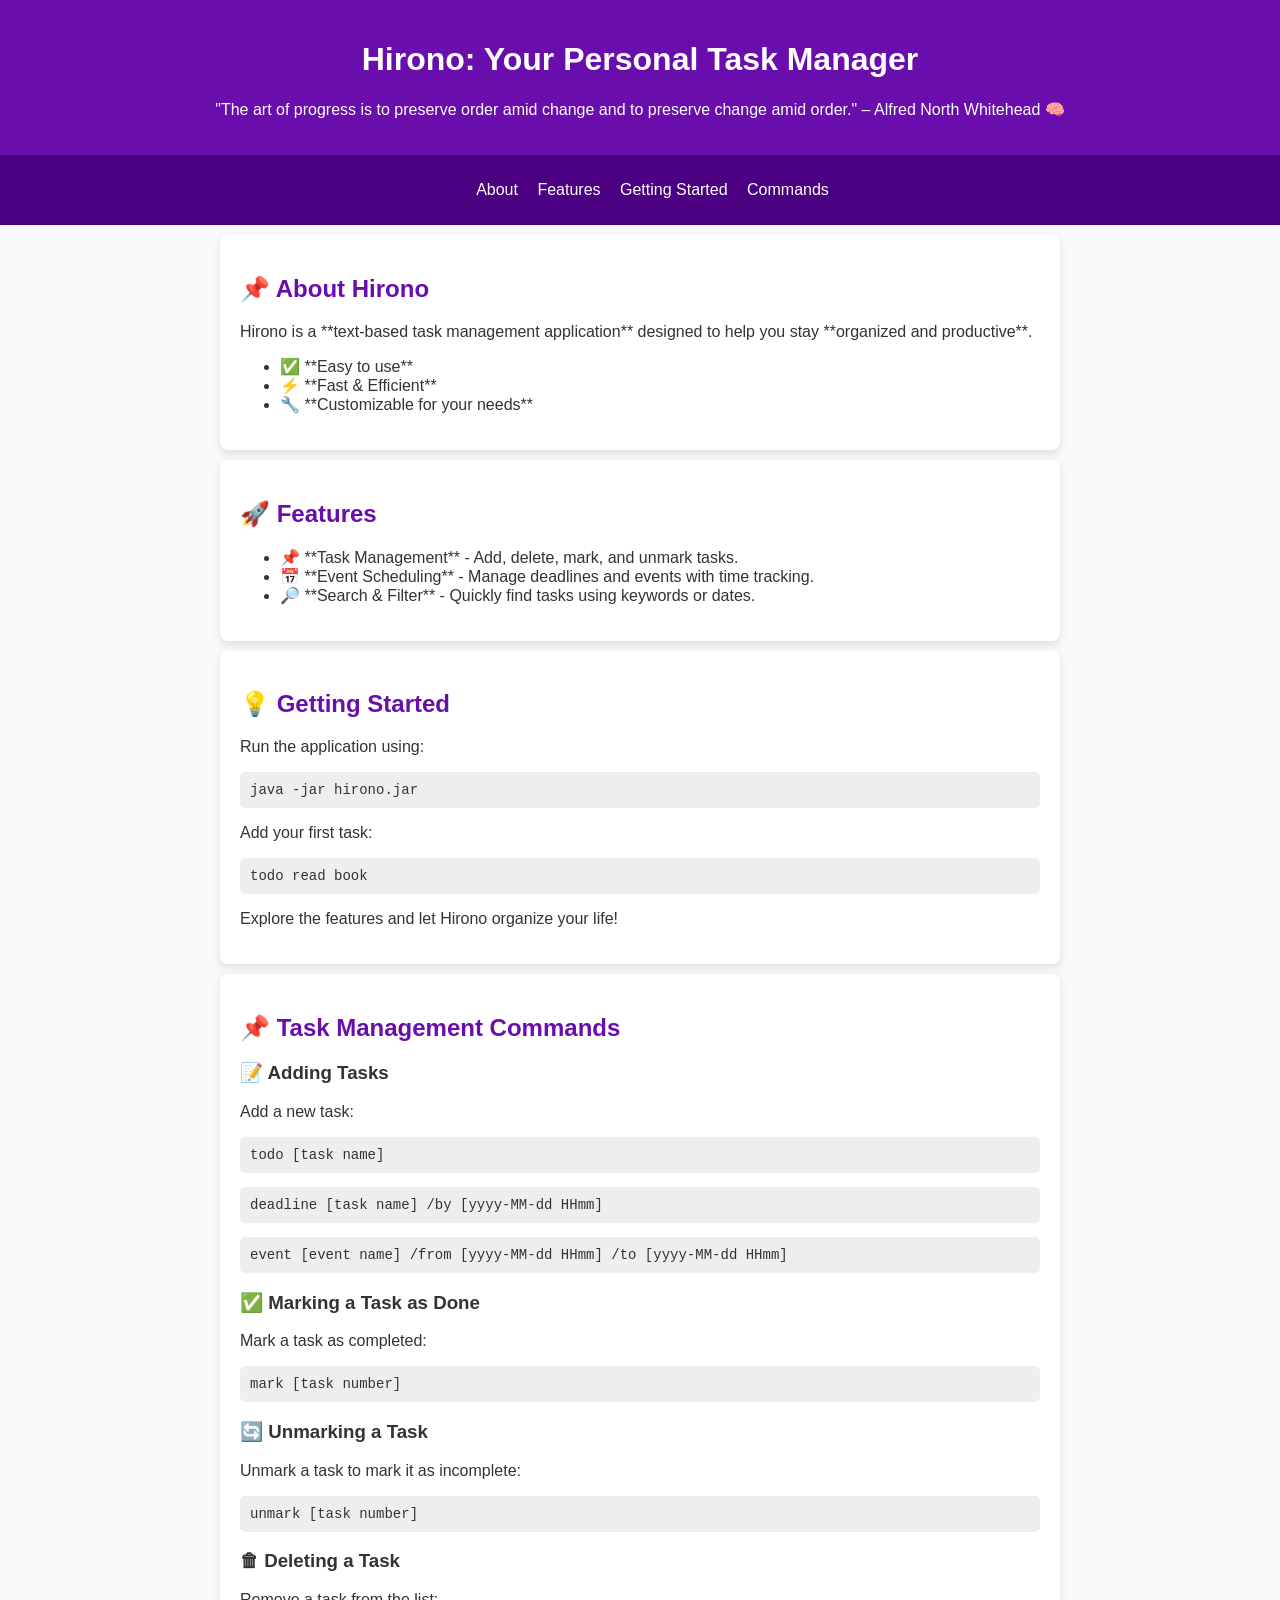
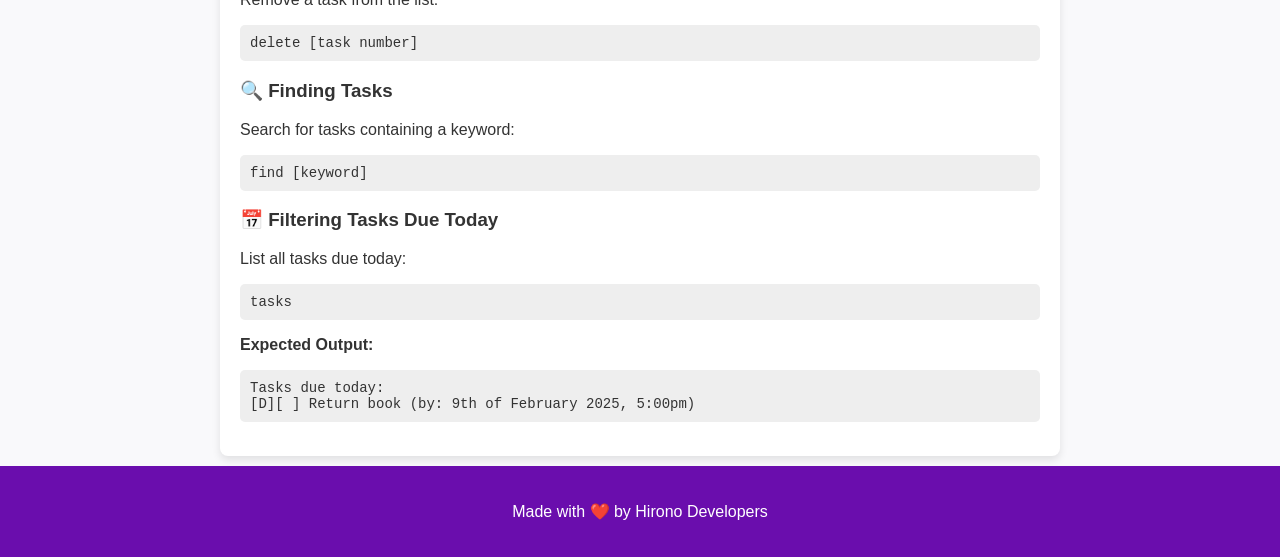
==== docs/index.html @ 73dd604e "Add website content for Hirono" ====
<!DOCTYPE html>
<html lang="en">
<head>
    <meta charset="UTF-8">
    <meta name="viewport" content="width=device-width, initial-scale=1.0">
    <title>Hirono: Your Personal Task Manager</title>
    <link rel="stylesheet" href="styles.css">
</head>
<body>

    <header>
        <h1>Hirono: Your Personal Task Manager</h1>
        <p>"The art of progress is to preserve order amid change and to preserve change amid order." – Alfred North Whitehead 🧠</p>
    </header>

    <nav>
        <ul>
            <li><a href="#about">About</a></li>
            <li><a href="#features">Features</a></li>
            <li><a href="#usage">Getting Started</a></li>
            <li><a href="#commands">Commands</a></li>
        </ul>
    </nav>

    <section id="about">
        <h2>📌 About Hirono</h2>
        <p>Hirono is a **text-based task management application** designed to help you stay **organized and productive**.</p>
        <ul>
            <li>✅ **Easy to use**</li>
            <li>⚡ **Fast & Efficient**</li>
            <li>🔧 **Customizable for your needs**</li>
        </ul>
    </section>

    <section id="features">
        <h2>🚀 Features</h2>
        <ul>
            <li>📌 **Task Management** - Add, delete, mark, and unmark tasks.</li>
            <li>📅 **Event Scheduling** - Manage deadlines and events with time tracking.</li>
            <li>🔎 **Search & Filter** - Quickly find tasks using keywords or dates.</li>
        </ul>
    </section>

    <section id="usage">
        <h2>💡 Getting Started</h2>
        <p>Run the application using:</p>
        <pre><code>java -jar hirono.jar</code></pre>
        <p>Add your first task:</p>
        <pre><code>todo read book</code></pre>
        <p>Explore the features and let Hirono organize your life!</p>
    </section>

    <section id="commands">
        <h2>📌 Task Management Commands</h2>

        <h3>📝 Adding Tasks</h3>
        <p>Add a new task:</p>
        <pre><code>todo [task name]</code></pre>
        <pre><code>deadline [task name] /by [yyyy-MM-dd HHmm]</code></pre>
        <pre><code>event [event name] /from [yyyy-MM-dd HHmm] /to [yyyy-MM-dd HHmm]</code></pre>

        <h3>✅ Marking a Task as Done</h3>
        <p>Mark a task as completed:</p>
        <pre><code>mark [task number]</code></pre>

        <h3>🔄 Unmarking a Task</h3>
        <p>Unmark a task to mark it as incomplete:</p>
        <pre><code>unmark [task number]</code></pre>

        <h3>🗑 Deleting a Task</h3>
        <p>Remove a task from the list:</p>
        <pre><code>delete [task number]</code></pre>

        <h3>🔍 Finding Tasks</h3>
        <p>Search for tasks containing a keyword:</p>
        <pre><code>find [keyword]</code></pre>

        <h3>📅 Filtering Tasks Due Today</h3>
        <p>List all tasks due today:</p>
        <pre><code>tasks</code></pre>
        <p><strong>Expected Output:</strong></p>
        <pre><code>Tasks due today:
[D][ ] Return book (by: 9th of February 2025, 5:00pm)</code></pre>
    </section>

    <footer>
        <p>Made with ❤️ by Hirono Developers</p>
    </footer>

</body>
</html>
---- docs/styles.css ----
body {
    font-family: Arial, sans-serif;
    background-color: #f9f9fb;
    color: #333;
    margin: 0;
    padding: 0;
}

header {
    background-color: #6a0dad;
    color: white;
    padding: 20px;
    text-align: center;
}

nav {
    background-color: #4b0082;
    padding: 10px;
}

nav ul {
    list-style-type: none;
    text-align: center;
}

nav ul li {
    display: inline;
    margin-right: 15px;
}

nav ul li a {
    color: white;
    text-decoration: none;
}

section {
    padding: 20px;
    margin: 10px auto;
    max-width: 800px;
    background: white;
    box-shadow: 0px 4px 8px rgba(0, 0, 0, 0.1);
    border-radius: 8px;
}

h2 {
    color: #6a0dad;
}

pre {
    background: #eee;
    padding: 10px;
    border-radius: 5px;
    font-size: 14px;
}

footer {
    text-align: center;
    padding: 20px;
    background: #6a0dad;
    color: white;
}
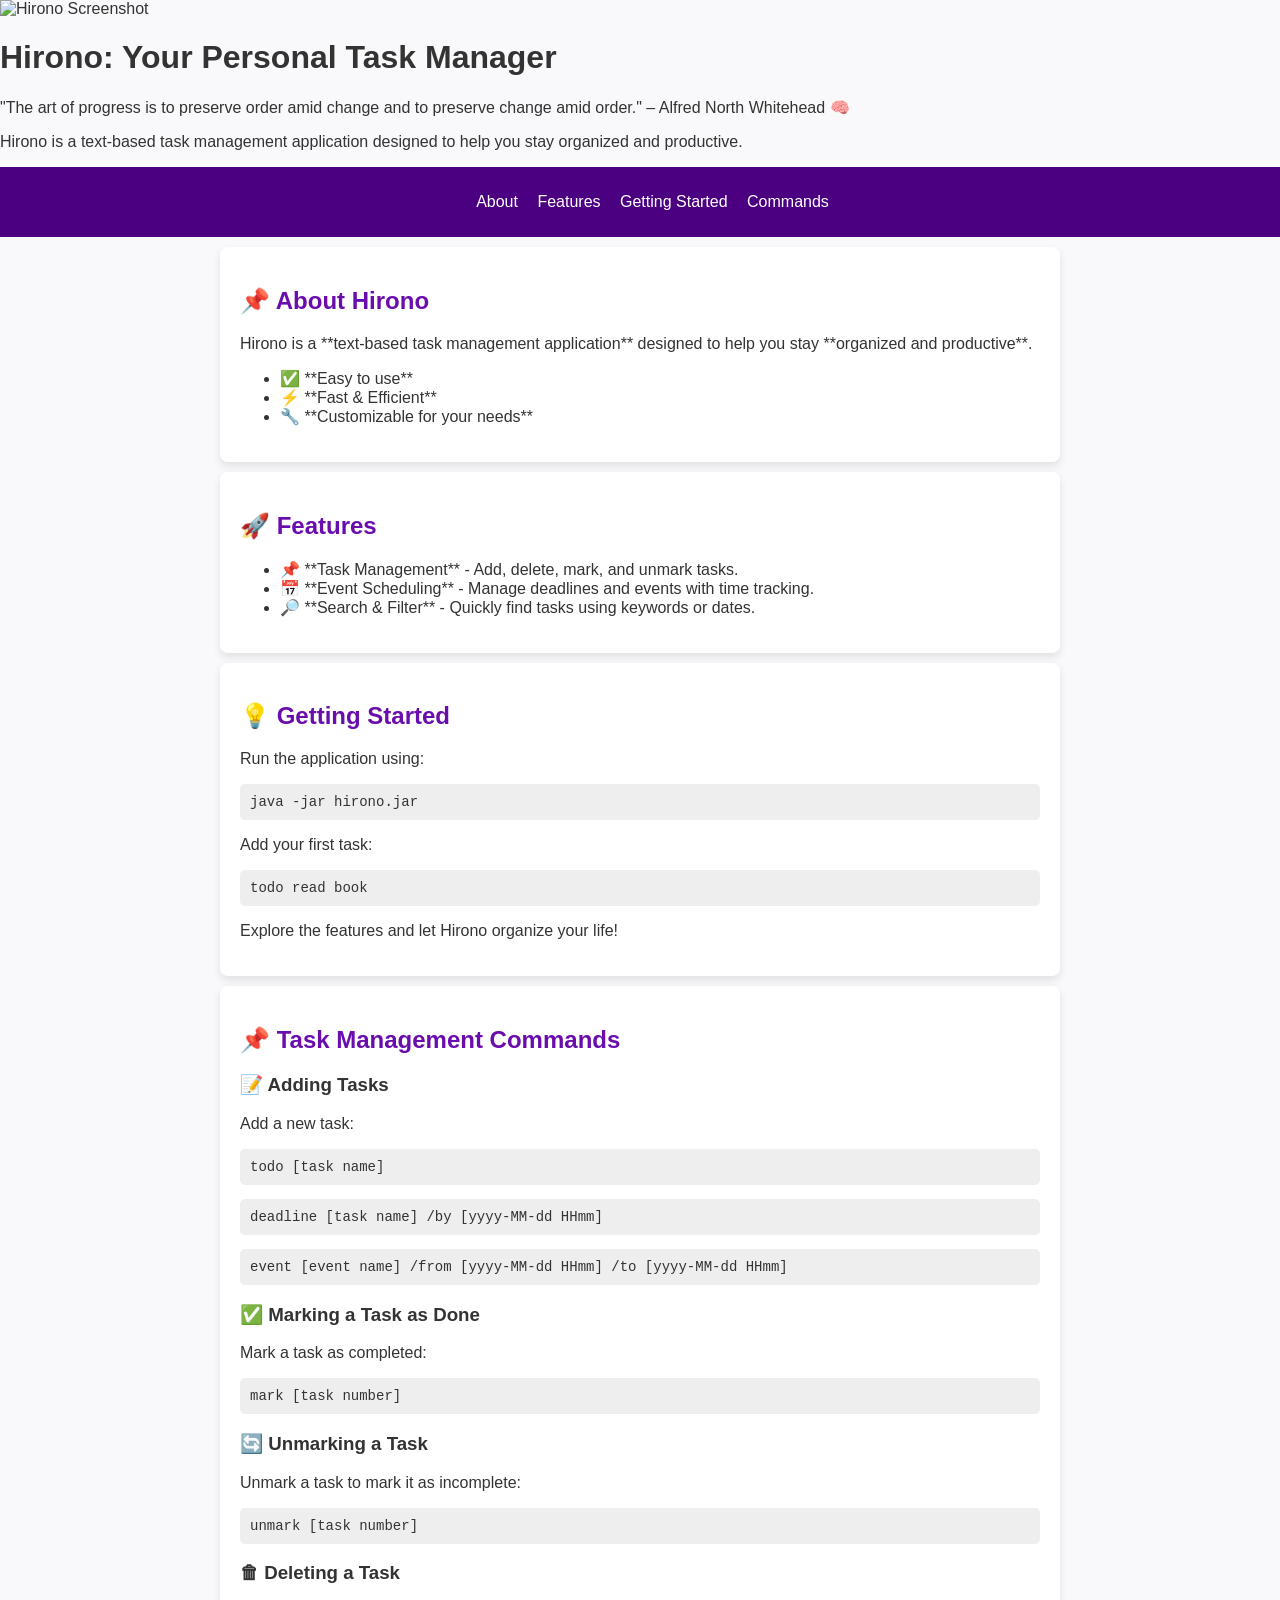
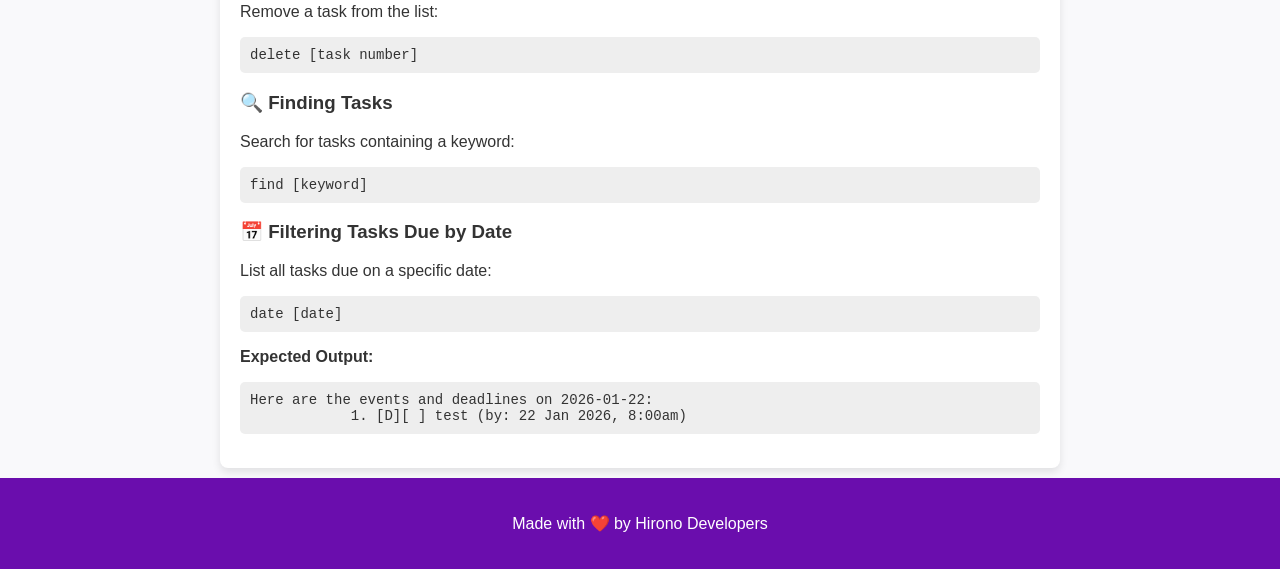
==== commit 09969451: "add image and changes to color styling" ====
--- a/docs/index.html
+++ b/docs/index.html
@@ -8,10 +8,12 @@
 </head>
 <body>
 
-    <header>
+    <div class="container">
+        <img src="hirono_ss.png" alt="Hirono Screenshot">
         <h1>Hirono: Your Personal Task Manager</h1>
         <p>"The art of progress is to preserve order amid change and to preserve change amid order." – Alfred North Whitehead 🧠</p>
-    </header>
+        <p>Hirono is a text-based task management application designed to help you stay organized and productive.</p>
+    </div>
 
     <nav>
         <ul>
@@ -75,12 +77,12 @@
         <p>Search for tasks containing a keyword:</p>
         <pre><code>find [keyword]</code></pre>
 
-        <h3>📅 Filtering Tasks Due Today</h3>
-        <p>List all tasks due today:</p>
-        <pre><code>tasks</code></pre>
+        <h3>📅 Filtering Tasks Due by Date</h3>
+        <p>List all tasks due on a specific date:</p>
+        <pre><code>date [date]</code></pre>
         <p><strong>Expected Output:</strong></p>
-        <pre><code>Tasks due today:
-[D][ ] Return book (by: 9th of February 2025, 5:00pm)</code></pre>
+        <pre><code>Here are the events and deadlines on 2026-01-22:
+            1. [D][ ] test (by: 22 Jan 2026, 8:00am)</code></pre>
     </section>
 
     <footer>
--- a/docs/styles.css
+++ b/docs/styles.css
@@ -7,7 +7,7 @@
 }
 
 header {
-    background-color: #6a0dad;
+    background-color: #F4E9F5;
     color: white;
     padding: 20px;
     text-align: center;
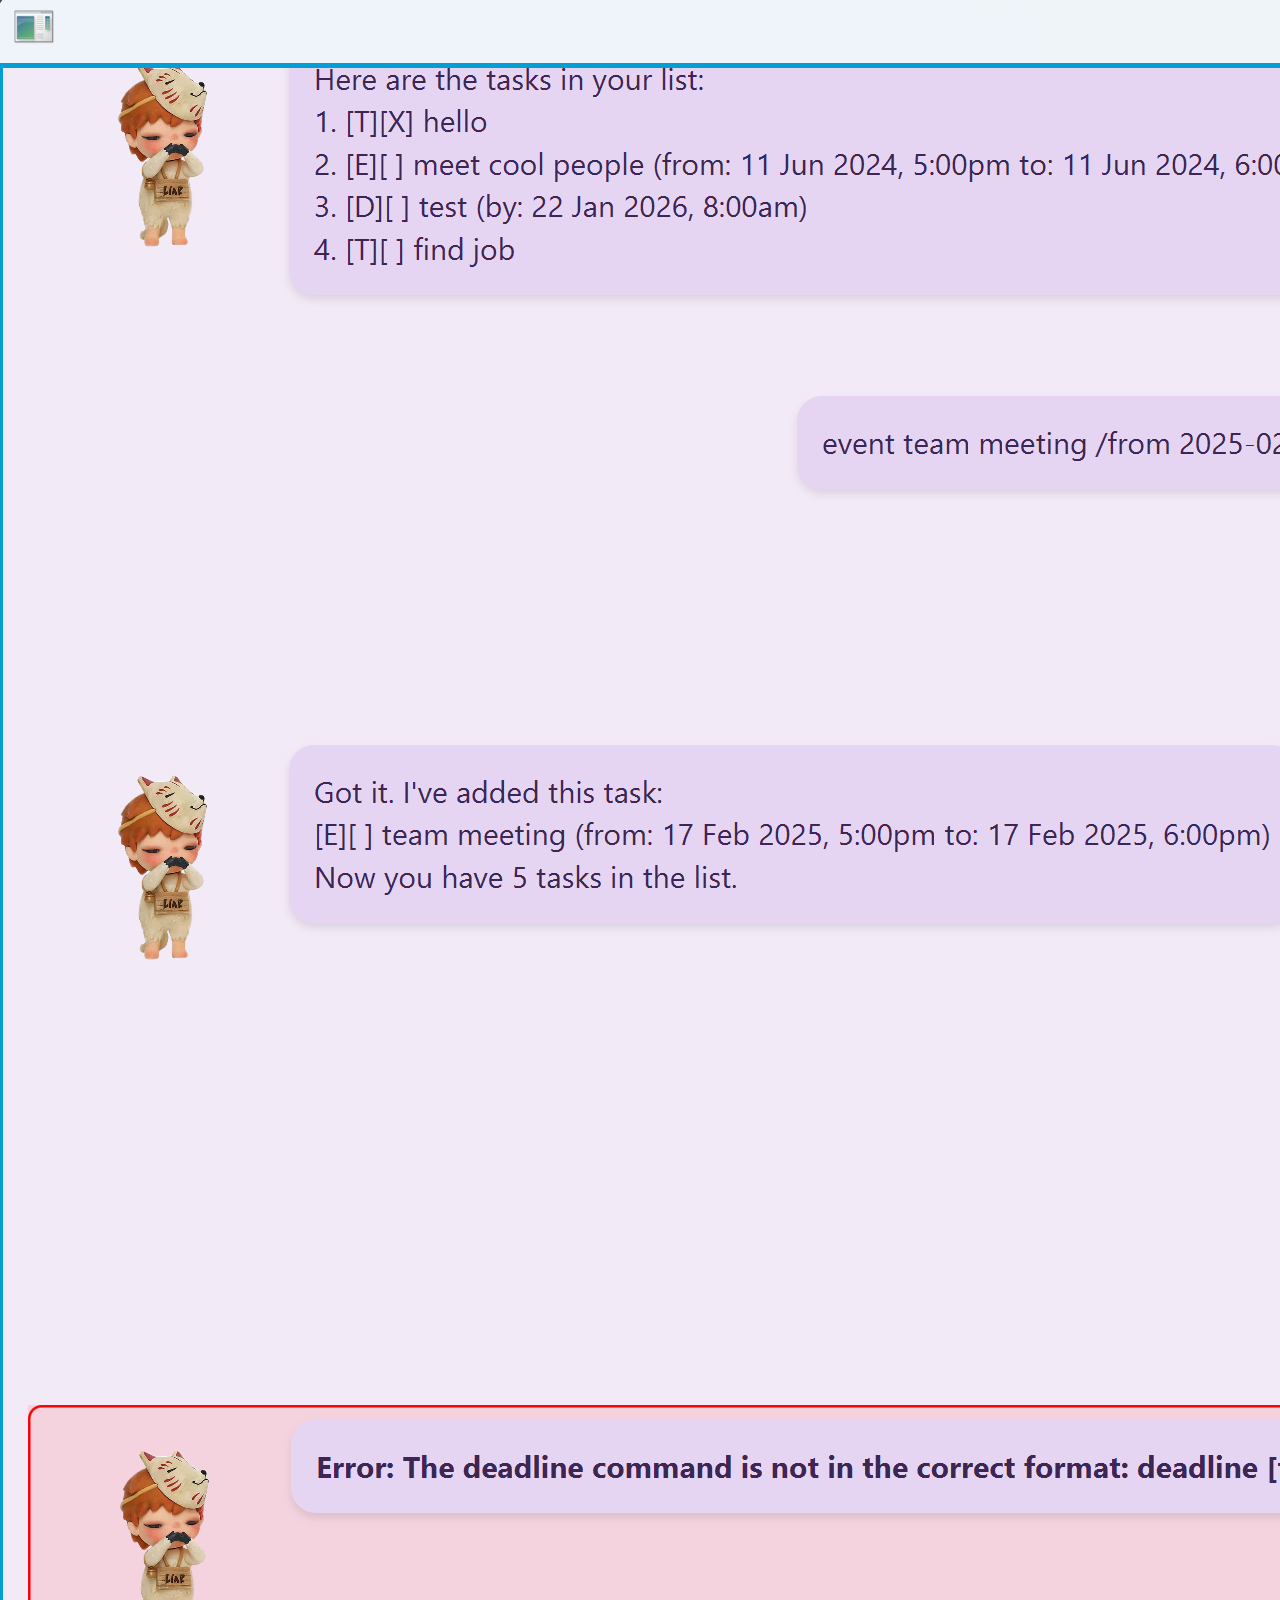
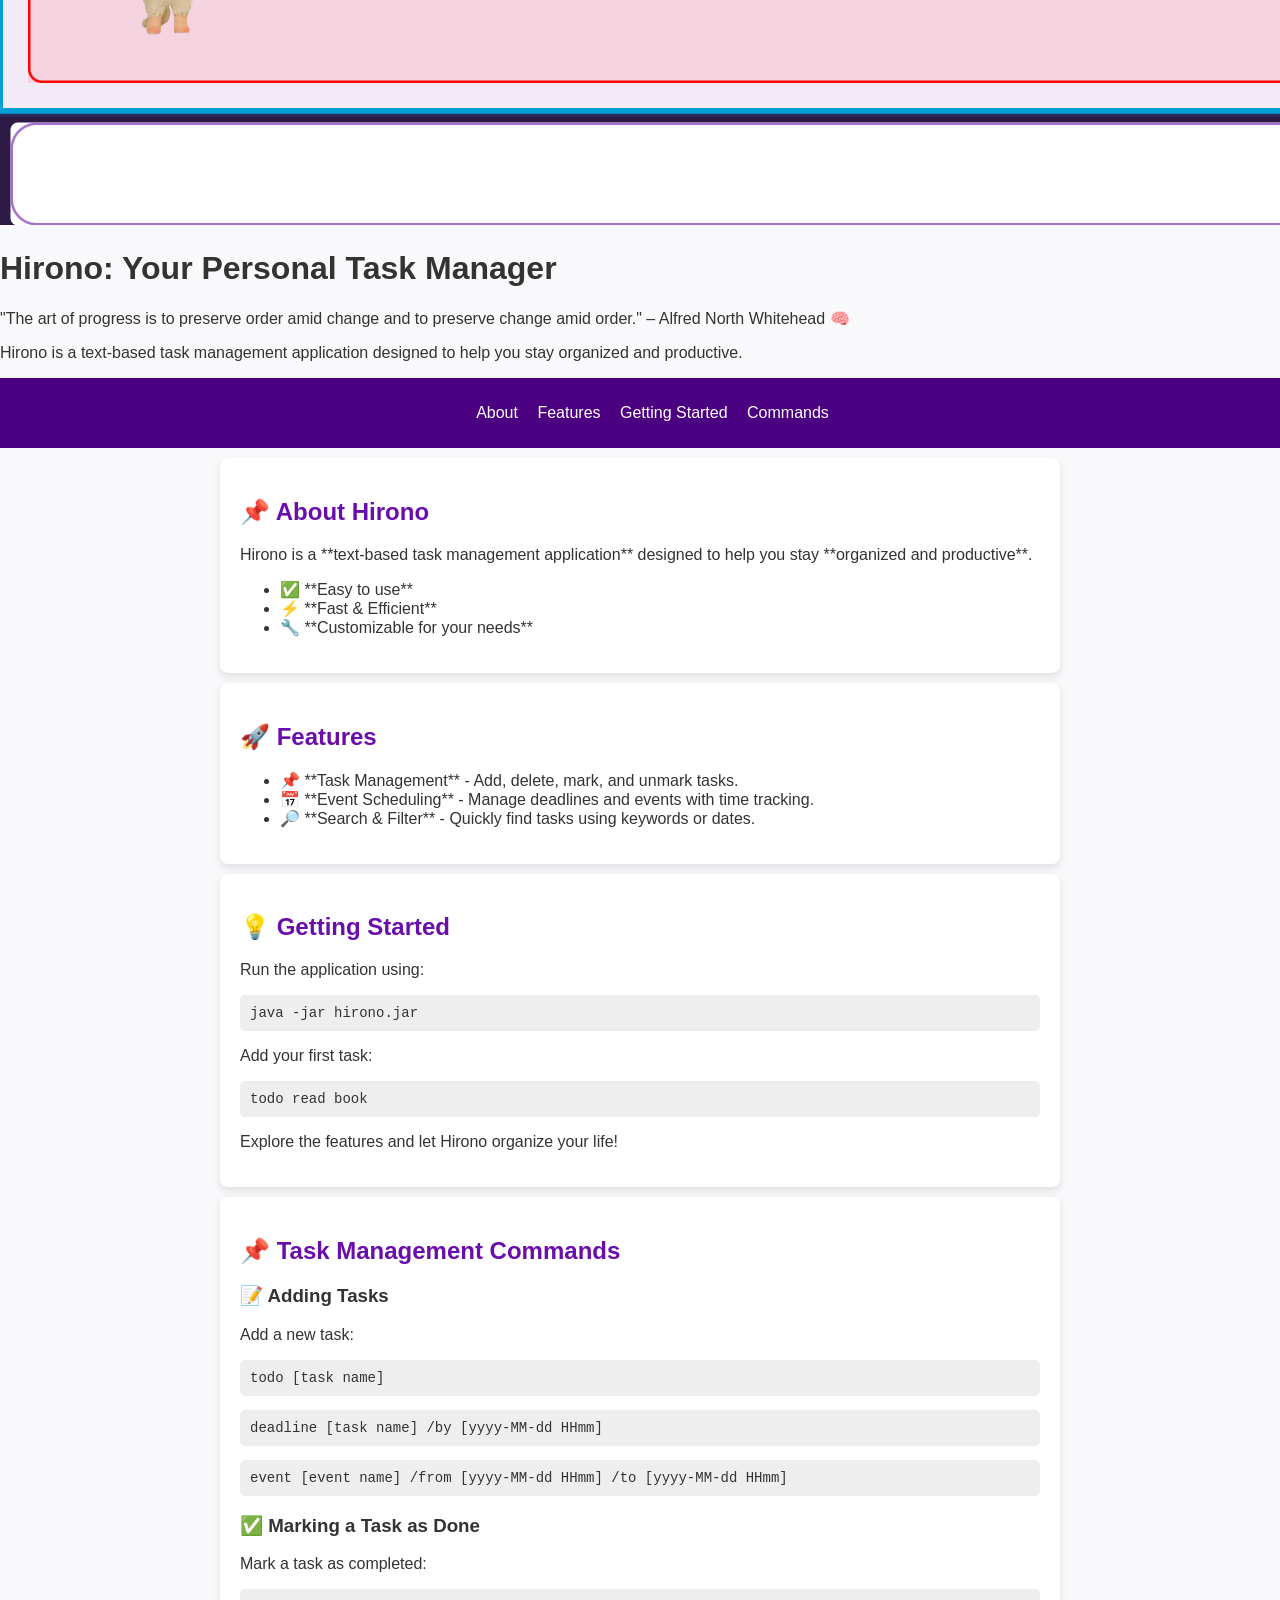
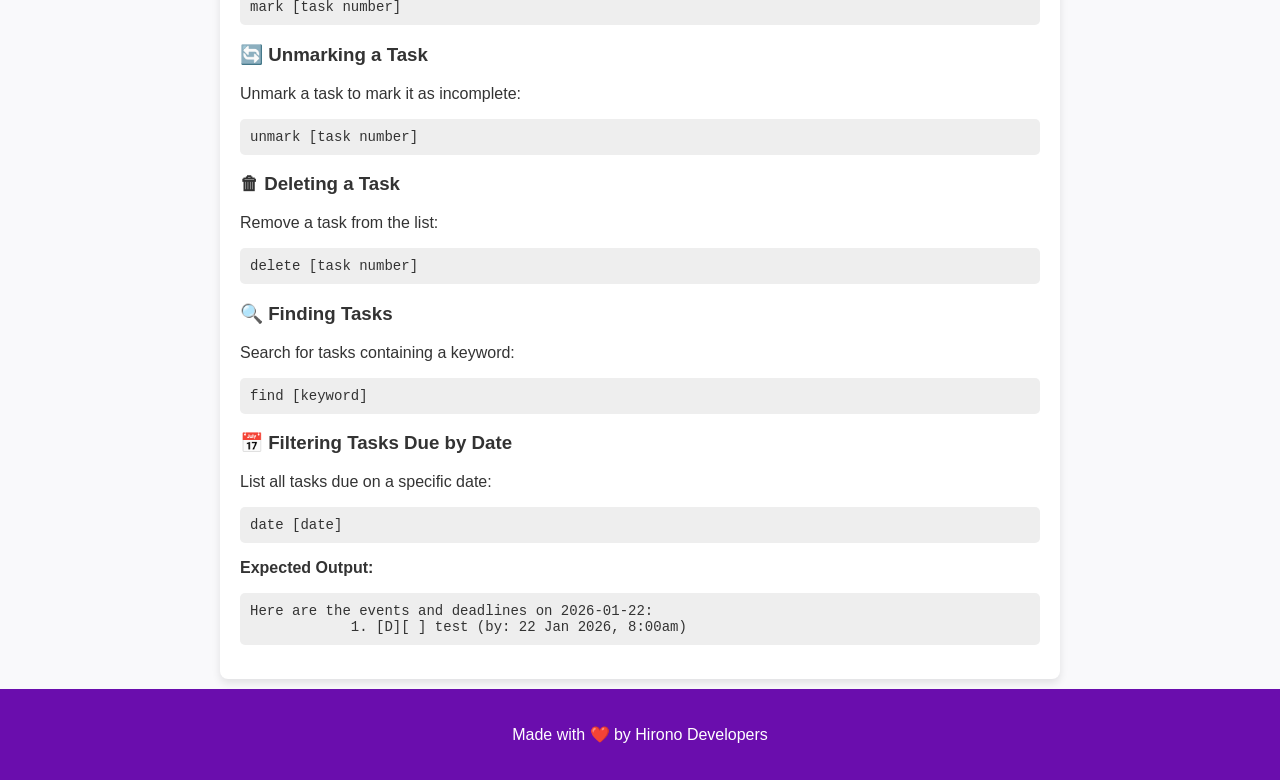
==== commit 50cb83b4: "update image" ====
--- a/docs/index.html
+++ b/docs/index.html
@@ -9,7 +9,7 @@
 <body>
 
     <div class="container">
-        <img src="hirono_ss.png" alt="Hirono Screenshot">
+        <img src="images/hirono_ss.png" alt="Hirono Screenshot">
         <h1>Hirono: Your Personal Task Manager</h1>
         <p>"The art of progress is to preserve order amid change and to preserve change amid order." – Alfred North Whitehead 🧠</p>
         <p>Hirono is a text-based task management application designed to help you stay organized and productive.</p>
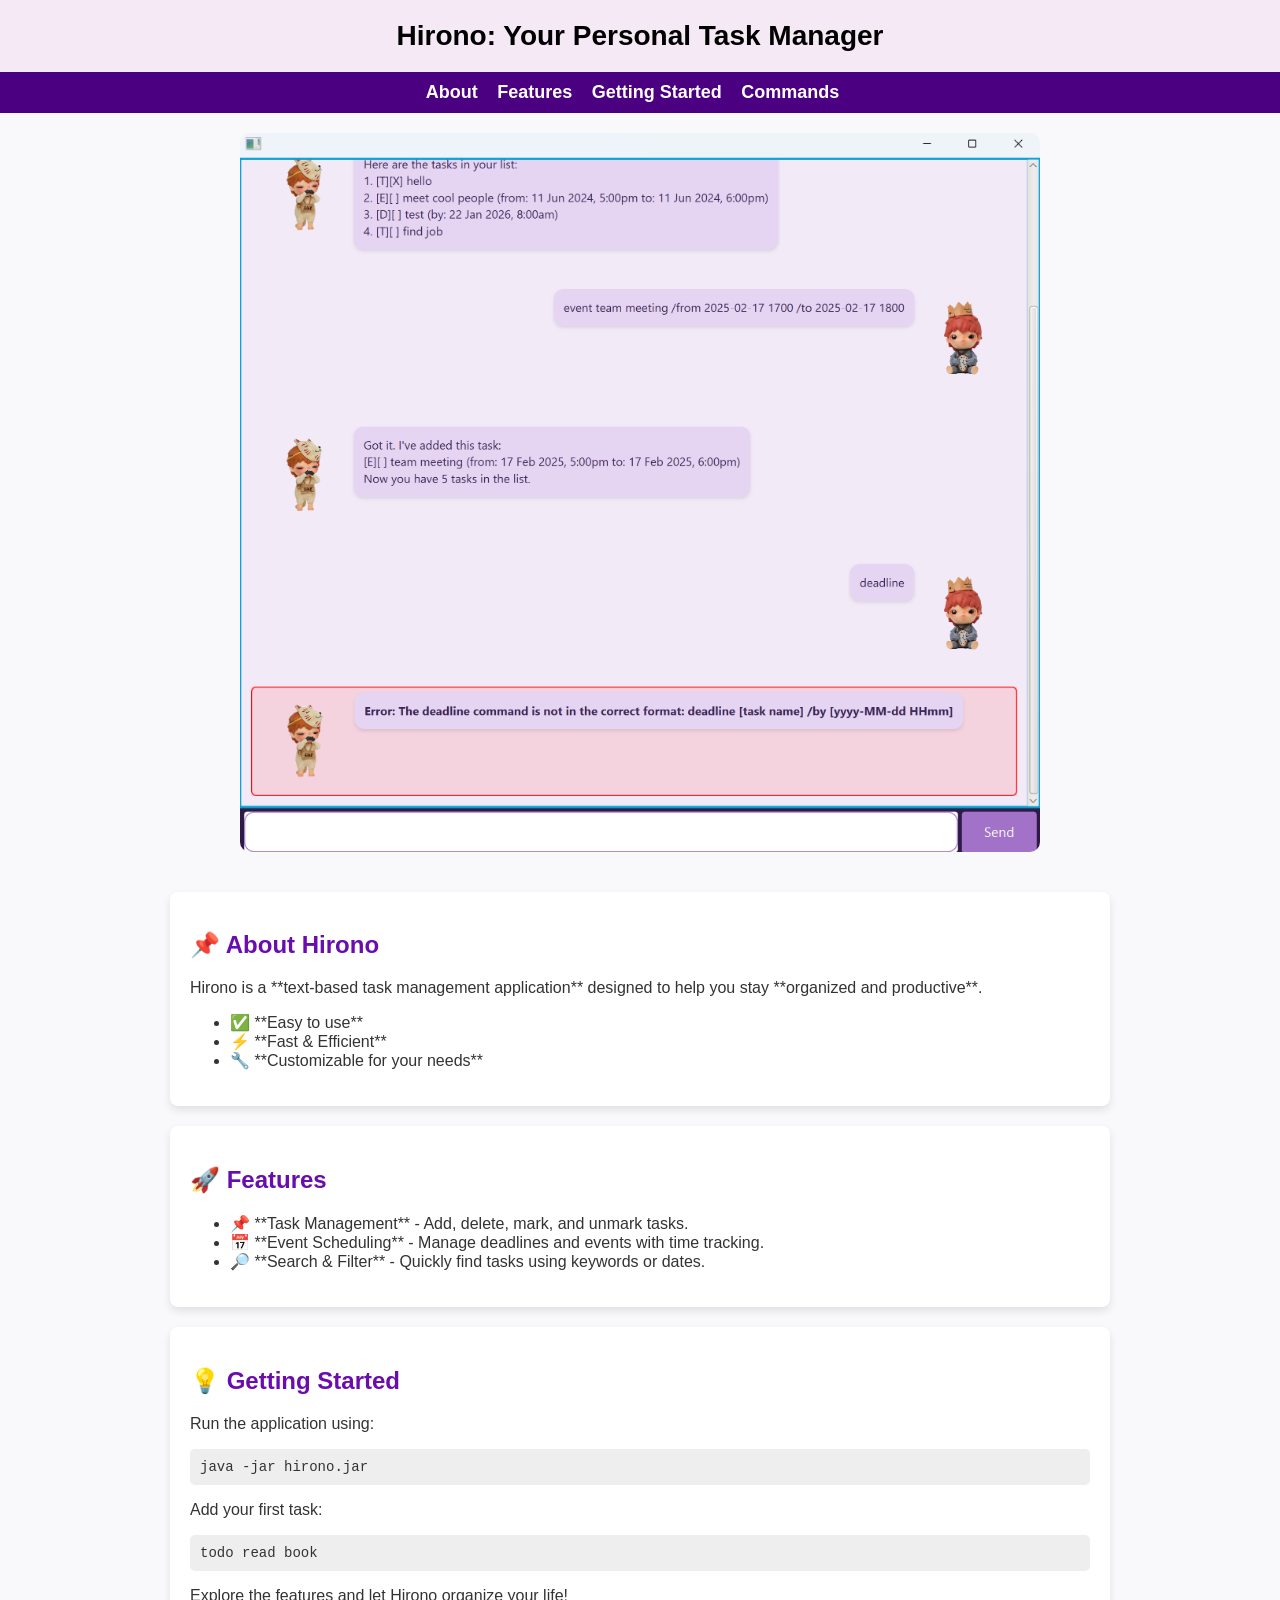
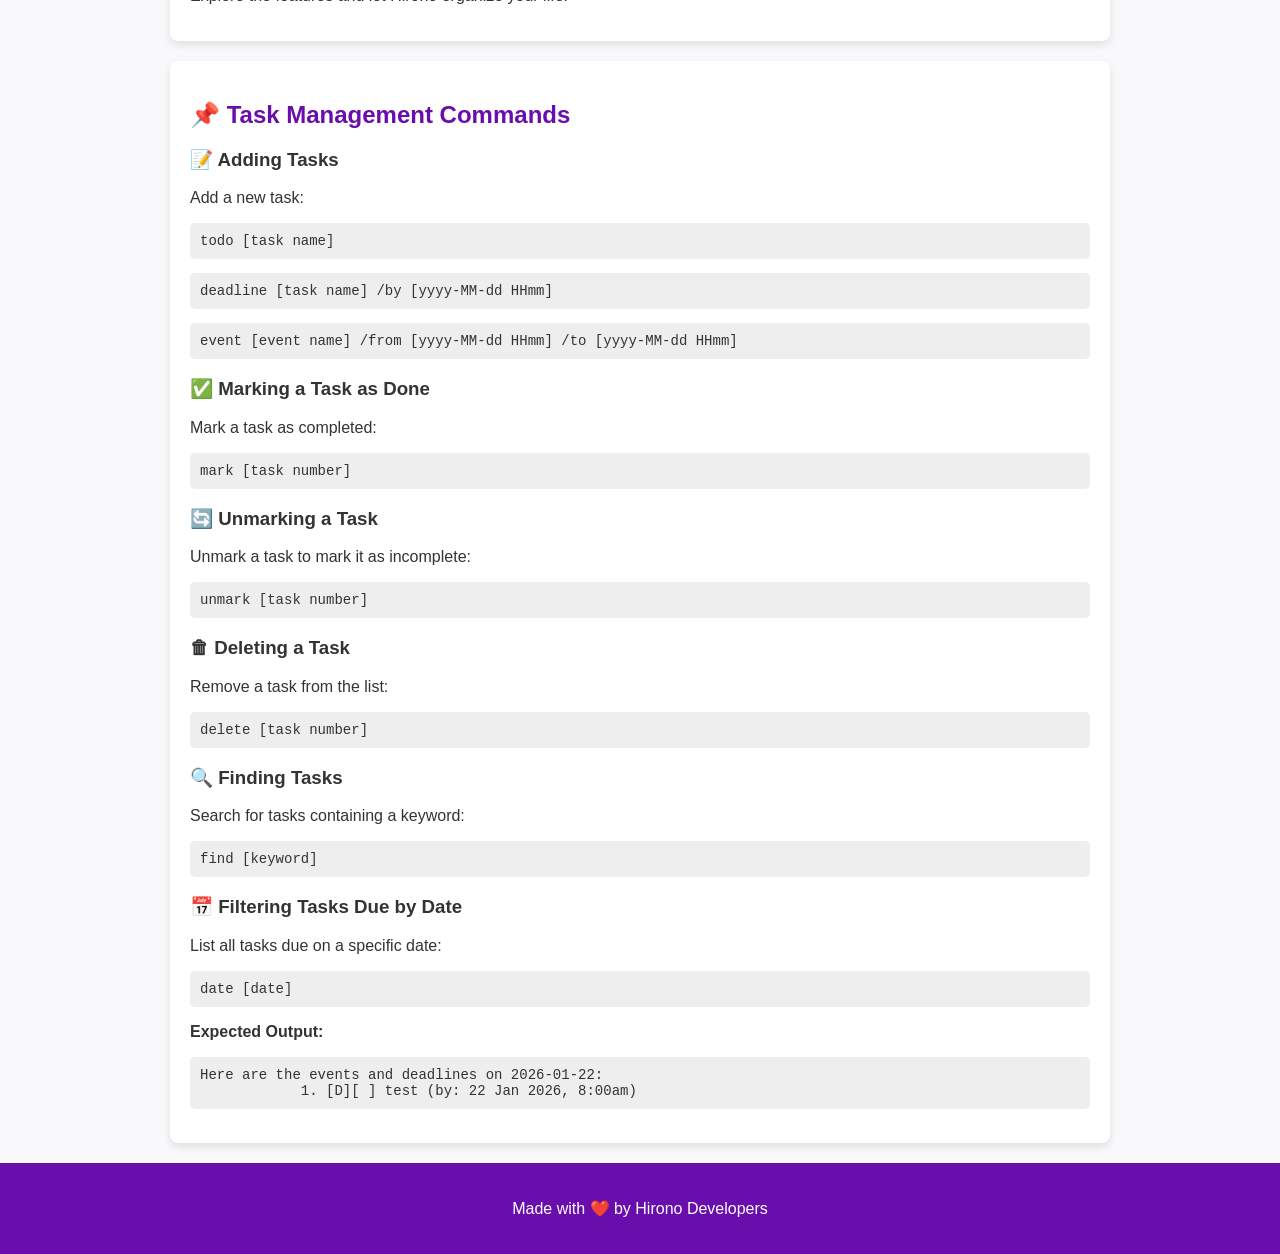
==== commit bdaa7e34: "update website" ====
--- a/docs/index.html
+++ b/docs/index.html
@@ -8,12 +8,9 @@
 </head>
 <body>
 
-    <div class="container">
-        <img src="images/hirono_ss.png" alt="Hirono Screenshot">
-        <h1>Hirono: Your Personal Task Manager</h1>
-        <p>"The art of progress is to preserve order amid change and to preserve change amid order." – Alfred North Whitehead 🧠</p>
-        <p>Hirono is a text-based task management application designed to help you stay organized and productive.</p>
-    </div>
+    <header>
+        Hirono: Your Personal Task Manager
+    </header>
 
     <nav>
         <ul>
@@ -23,6 +20,10 @@
             <li><a href="#commands">Commands</a></li>
         </ul>
     </nav>
+
+    <div class="container">
+        <img src="images/hirono_ss.png" alt="Hirono Screenshot">
+    </div>
 
     <section id="about">
         <h2>📌 About Hirono</h2>
--- a/docs/styles.css
+++ b/docs/styles.css
@@ -6,21 +6,27 @@
     padding: 0;
 }
 
+/* Header Banner */
 header {
     background-color: #F4E9F5;
-    color: white;
+    color: black;
     padding: 20px;
-    text-align: center;
+    text-align: center; /* Aligns text to the left */
+    font-size: 28px;
+    font-weight: bold;
 }
 
+/* Navigation Bar */
 nav {
     background-color: #4b0082;
     padding: 10px;
+    text-align: center;
 }
 
 nav ul {
     list-style-type: none;
-    text-align: center;
+    padding: 0;
+    margin: 0;
 }
 
 nav ul li {
@@ -31,19 +37,39 @@
 nav ul li a {
     color: white;
     text-decoration: none;
+    font-size: 18px;
+    font-weight: bold;
+}
+
+/* Main Content */
+.container {
+    padding: 20px;
+    max-width: 1000px;
+    margin: 0 auto; /* Center the container */
+}
+
+.container img {
+    display: block;
+    width: 100%;
+    max-width: 800px; /* Controls the size of the image */
+    margin: 0 auto;
+    text-align: center;
+    border-radius: 10px;
 }
 
 section {
     padding: 20px;
-    margin: 10px auto;
-    max-width: 800px;
+    margin: 20px auto;
+    max-width: 900px;
     background: white;
     box-shadow: 0px 4px 8px rgba(0, 0, 0, 0.1);
     border-radius: 8px;
+    text-align: left; /* Aligns text content to the left */
 }
 
-h2 {
+h1, h2 {
     color: #6a0dad;
+    text-align: left; /* Ensures headings are aligned left */
 }
 
 pre {
@@ -51,8 +77,10 @@
     padding: 10px;
     border-radius: 5px;
     font-size: 14px;
+    overflow-x: auto;
 }
 
+/* Footer */
 footer {
     text-align: center;
     padding: 20px;
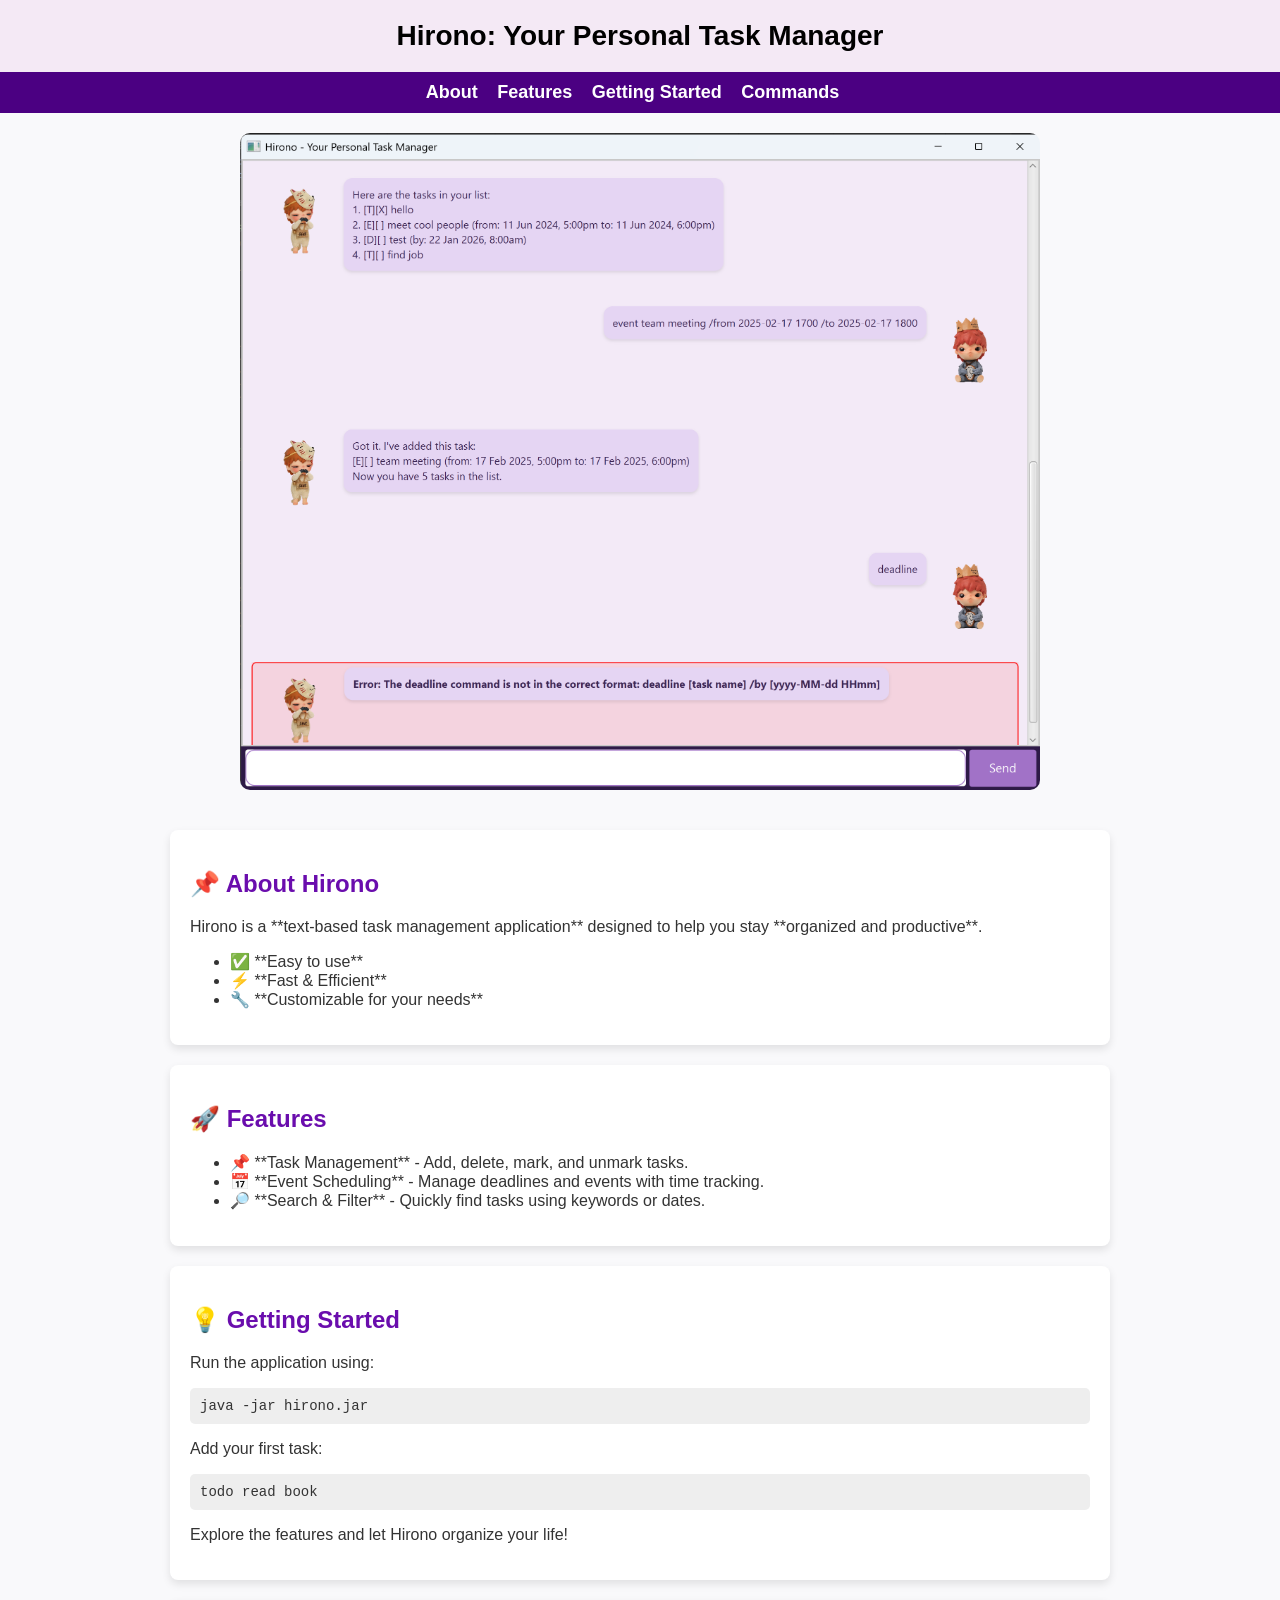
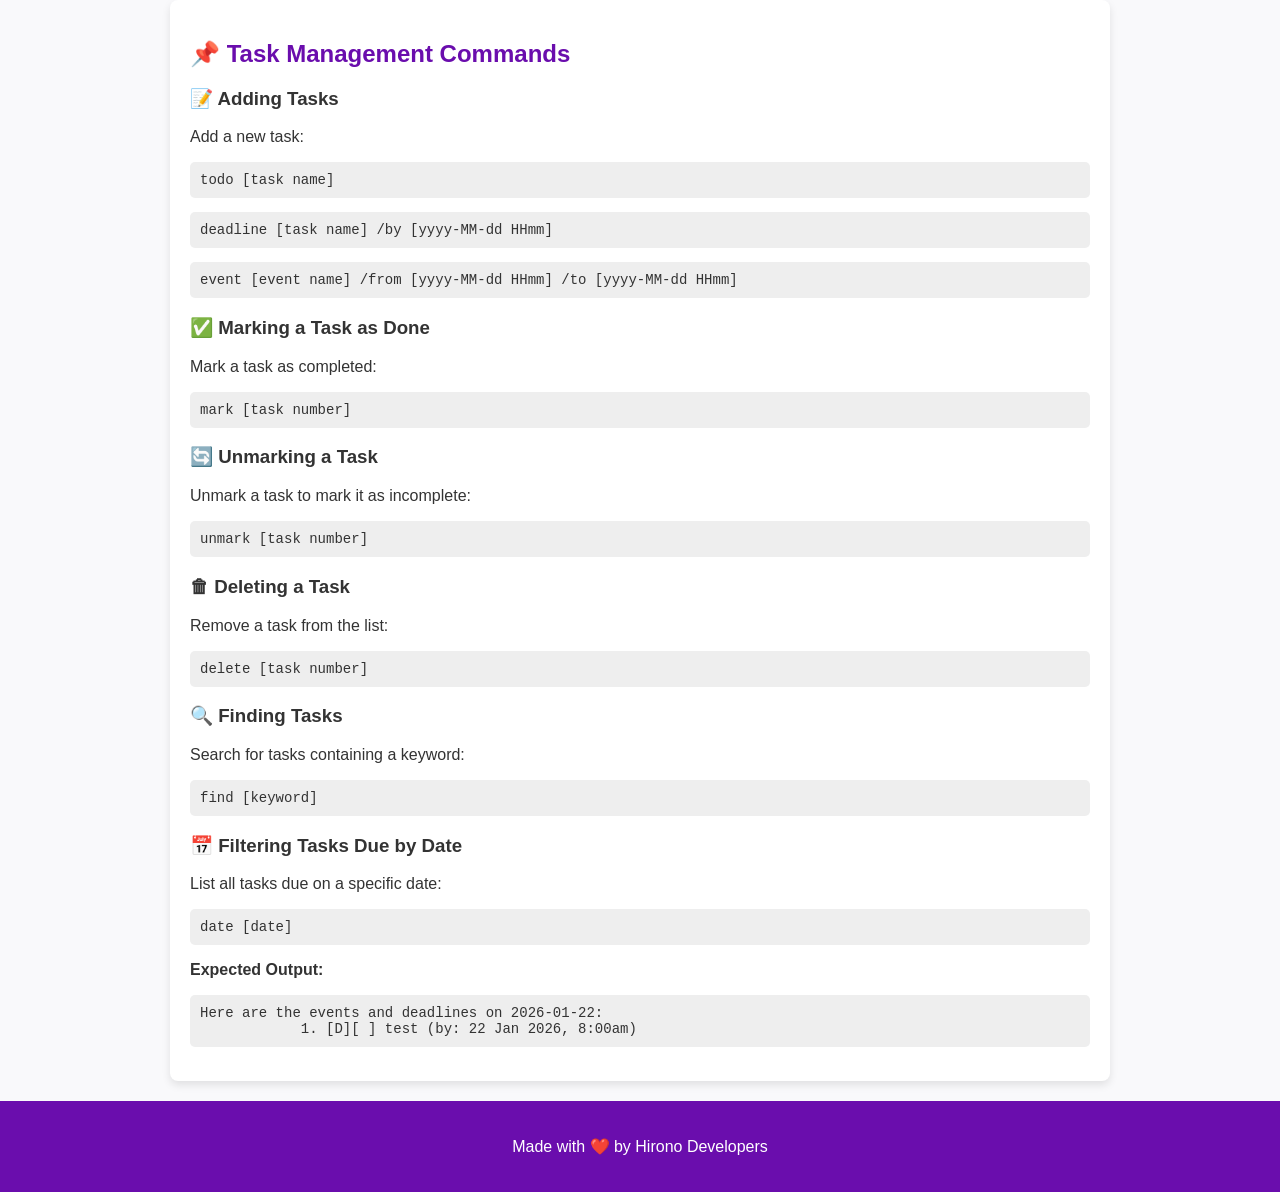
==== commit 84b88f30: "Update image name" ====
--- a/docs/index.html
+++ b/docs/index.html
@@ -22,7 +22,7 @@
     </nav>
 
     <div class="container">
-        <img src="images/hirono_ss.png" alt="Hirono Screenshot">
+        <img src="images/Ui.png" alt="Hirono Screenshot">
     </div>
 
     <section id="about">
